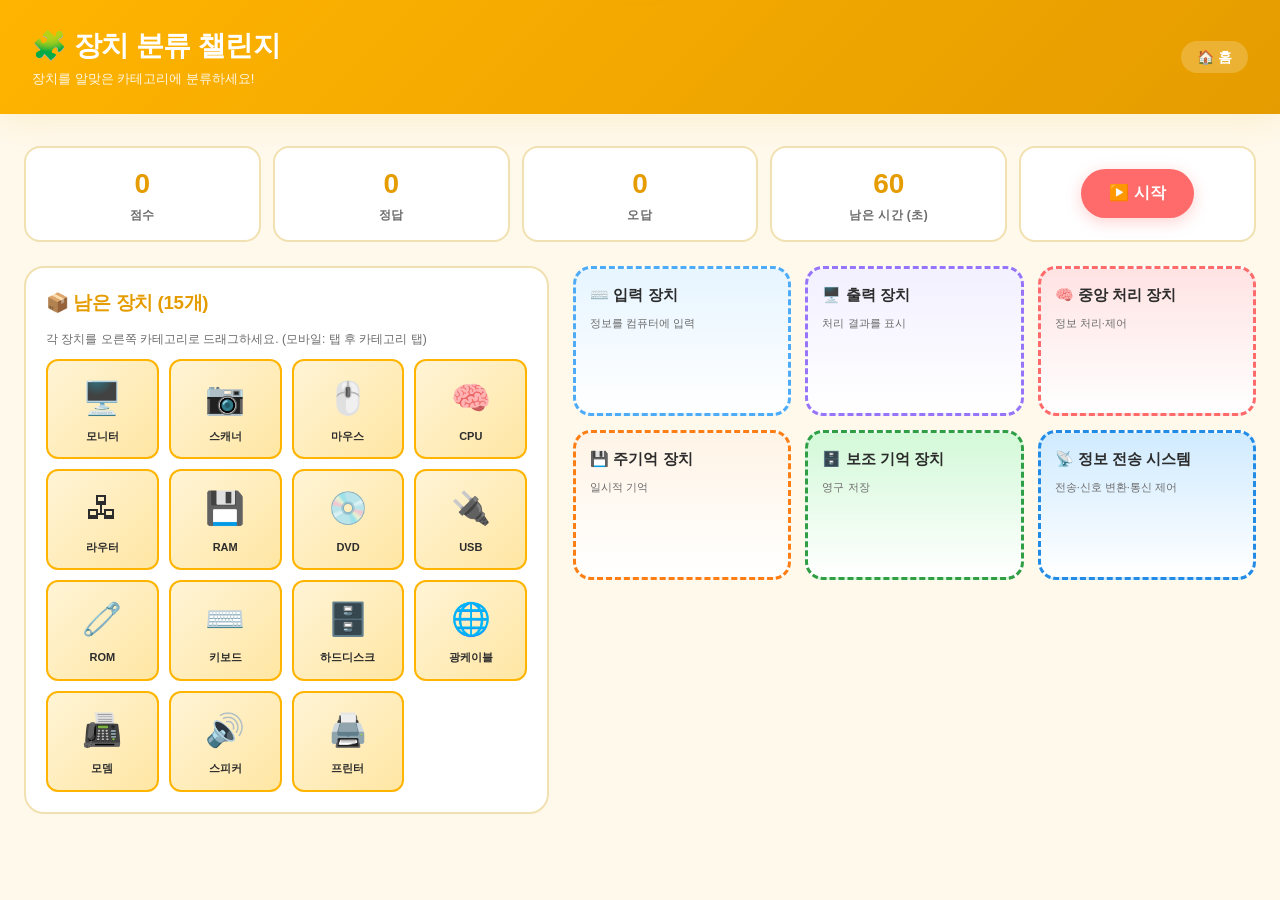
==== activity_device_sort.html @ cf5470bd "Initial: 정보통신기술의 구성 시뮬레이터 & 학습활동" ====
<!DOCTYPE html>
<html lang="ko">
<head>
<meta charset="UTF-8">
<meta name="viewport" content="width=device-width, initial-scale=1.0">
<title>학습활동 1 · 장치 분류 챌린지</title>
<link rel="stylesheet" href="css/style.css">
<style>
  .game-status {
    display: grid;
    grid-template-columns: repeat(auto-fit, minmax(120px, 1fr));
    gap: 12px;
    margin-bottom: 24px;
  }
  .stat {
    background: white;
    border: 2px solid var(--border);
    border-radius: 16px;
    padding: 14px 18px;
    text-align: center;
  }
  .stat .value { font-size: 28px; font-weight: 900; color: var(--primary-dark); }
  .stat .label { font-size: 12px; color: var(--text-light); font-weight: 700; letter-spacing: 0.5px; }

  .game-area {
    display: grid;
    grid-template-columns: 1fr;
    gap: 24px;
  }
  @media (min-width: 900px) { .game-area { grid-template-columns: 1fr 1.3fr; } }

  .device-pool {
    background: white;
    border: 2px solid var(--border);
    border-radius: 20px;
    padding: 20px;
  }
  .device-pool h3 { color: var(--primary-dark); margin-bottom: 12px; }

  .devices-grid {
    display: grid;
    grid-template-columns: repeat(auto-fill, minmax(90px, 1fr));
    gap: 10px;
    min-height: 200px;
  }

  .device {
    background: linear-gradient(135deg, #fff4d6 0%, #ffe6a3 100%);
    border: 2px solid var(--primary);
    border-radius: 12px;
    padding: 12px 6px;
    text-align: center;
    cursor: grab;
    user-select: none;
    transition: transform 0.15s;
  }
  .device:hover { transform: translateY(-2px); }
  .device.dragging { opacity: 0.4; }
  .device.selected { outline: 4px solid var(--accent); }
  .device.placed { display: none; }
  .device .emoji { font-size: 32px; display: block; }
  .device .name { font-size: 11px; font-weight: 700; margin-top: 4px; }

  .categories {
    display: grid;
    grid-template-columns: repeat(auto-fit, minmax(200px, 1fr));
    gap: 14px;
  }
  .category {
    background: white;
    border: 3px dashed;
    border-radius: 18px;
    padding: 14px;
    min-height: 150px;
    transition: all 0.2s;
  }
  .category.drag-over { transform: scale(1.03); }

  .category.c-input { border-color: var(--blue); background: linear-gradient(180deg, #e7f5ff 0%, white 100%); }
  .category.c-output { border-color: var(--purple); background: linear-gradient(180deg, #f3f0ff 0%, white 100%); }
  .category.c-cpu { border-color: var(--accent); background: linear-gradient(180deg, #ffe3e3 0%, white 100%); }
  .category.c-ram { border-color: #fd7e14; background: linear-gradient(180deg, #fff4e6 0%, white 100%); }
  .category.c-storage { border-color: var(--green-dark); background: linear-gradient(180deg, #d3f9d8 0%, white 100%); }
  .category.c-transmit { border-color: #228be6; background: linear-gradient(180deg, #d0ebff 0%, white 100%); }

  .category h4 {
    font-size: 15px;
    margin-bottom: 8px;
    display: flex;
    align-items: center;
    gap: 6px;
  }
  .category .items {
    display: flex;
    flex-wrap: wrap;
    gap: 6px;
    margin-top: 8px;
  }
  .category .item {
    background: white;
    border: 2px solid;
    border-radius: 10px;
    padding: 6px 10px;
    font-size: 12px;
    font-weight: 700;
    display: flex;
    align-items: center;
    gap: 4px;
  }
  .category.c-input .item { border-color: var(--blue); }
  .category.c-output .item { border-color: var(--purple); }
  .category.c-cpu .item { border-color: var(--accent); }
  .category.c-ram .item { border-color: #fd7e14; }
  .category.c-storage .item { border-color: var(--green-dark); }
  .category.c-transmit .item { border-color: #228be6; }

  .result-overlay {
    position: fixed;
    inset: 0;
    background: rgba(0,0,0,0.8);
    display: none;
    align-items: center;
    justify-content: center;
    z-index: 1000;
    padding: 24px;
  }
  .result-overlay.show { display: flex; }
  .result-card {
    background: white;
    border-radius: 28px;
    padding: 40px;
    max-width: 500px;
    width: 100%;
    text-align: center;
    animation: pop 0.4s;
  }
  .result-card .medal { font-size: 80px; }
  .result-card h2 { font-size: 28px; color: var(--primary-dark); margin: 12px 0; }
  .result-card .score { font-size: 48px; font-weight: 900; color: var(--accent); }
</style>
</head>
<body>

<header class="app-header">
  <div>
    <h1>🧩 장치 분류 챌린지</h1>
    <div class="subtitle">장치를 알맞은 카테고리에 분류하세요!</div>
  </div>
  <nav><a href="index.html">🏠 홈</a></nav>
</header>

<div class="container">

  <div class="game-status">
    <div class="stat"><div class="value" id="score">0</div><div class="label">점수</div></div>
    <div class="stat"><div class="value" id="correct">0</div><div class="label">정답</div></div>
    <div class="stat"><div class="value" id="wrong">0</div><div class="label">오답</div></div>
    <div class="stat"><div class="value" id="timer">60</div><div class="label">남은 시간 (초)</div></div>
    <div class="stat" style="display:flex;align-items:center;justify-content:center;">
      <button class="btn btn-accent" id="startBtn">▶️ 시작</button>
    </div>
  </div>

  <div class="game-area">

    <div class="device-pool">
      <h3>📦 남은 장치 (<span id="remaining">12</span>개)</h3>
      <div style="font-size:12px;color:var(--text-light);margin-bottom:10px;">
        각 장치를 오른쪽 카테고리로 드래그하세요. (모바일: 탭 후 카테고리 탭)
      </div>
      <div class="devices-grid" id="devicesGrid"></div>
    </div>

    <div>
      <div class="categories">
        <div class="category c-input" data-cat="input">
          <h4>⌨️ 입력 장치</h4>
          <div style="font-size:11px;color:var(--text-light);">정보를 컴퓨터에 입력</div>
          <div class="items"></div>
        </div>
        <div class="category c-output" data-cat="output">
          <h4>🖥️ 출력 장치</h4>
          <div style="font-size:11px;color:var(--text-light);">처리 결과를 표시</div>
          <div class="items"></div>
        </div>
        <div class="category c-cpu" data-cat="cpu">
          <h4>🧠 중앙 처리 장치</h4>
          <div style="font-size:11px;color:var(--text-light);">정보 처리·제어</div>
          <div class="items"></div>
        </div>
        <div class="category c-ram" data-cat="ram">
          <h4>💾 주기억 장치</h4>
          <div style="font-size:11px;color:var(--text-light);">일시적 기억</div>
          <div class="items"></div>
        </div>
        <div class="category c-storage" data-cat="storage">
          <h4>🗄️ 보조 기억 장치</h4>
          <div style="font-size:11px;color:var(--text-light);">영구 저장</div>
          <div class="items"></div>
        </div>
        <div class="category c-transmit" data-cat="transmit">
          <h4>📡 정보 전송 시스템</h4>
          <div style="font-size:11px;color:var(--text-light);">전송·신호 변환·통신 제어</div>
          <div class="items"></div>
        </div>
      </div>
    </div>

  </div>

</div>

<div class="result-overlay" id="resultOverlay">
  <div class="result-card">
    <div class="medal" id="medal">🏆</div>
    <h2 id="resultTitle">결과!</h2>
    <div class="score" id="resultScore">0점</div>
    <div style="margin:16px 0;color:var(--text-light)" id="resultMsg"></div>
    <button class="btn" onclick="location.reload()">🔄 다시 도전</button>
    <button class="btn btn-secondary" onclick="location.href='index.html'">🏠 홈으로</button>
  </div>
</div>

<div class="toast" id="toast"></div>

<script>
const DEVICES = [
  { id: 'keyboard', name: '키보드', emoji: '⌨️', cat: 'input' },
  { id: 'mouse', name: '마우스', emoji: '🖱️', cat: 'input' },
  { id: 'scanner', name: '스캐너', emoji: '📷', cat: 'input' },
  { id: 'monitor', name: '모니터', emoji: '🖥️', cat: 'output' },
  { id: 'printer', name: '프린터', emoji: '🖨️', cat: 'output' },
  { id: 'speaker', name: '스피커', emoji: '🔊', cat: 'output' },
  { id: 'cpu', name: 'CPU', emoji: '🧠', cat: 'cpu' },
  { id: 'ram', name: 'RAM', emoji: '💾', cat: 'ram' },
  { id: 'rom', name: 'ROM', emoji: '🧷', cat: 'ram' },
  { id: 'hdd', name: '하드디스크', emoji: '🗄️', cat: 'storage' },
  { id: 'dvd', name: 'DVD', emoji: '💿', cat: 'storage' },
  { id: 'usb', name: 'USB', emoji: '🔌', cat: 'storage' },
  { id: 'modem', name: '모뎀', emoji: '📠', cat: 'transmit' },
  { id: 'cable', name: '광케이블', emoji: '🌐', cat: 'transmit' },
  { id: 'router', name: '라우터', emoji: '🖧', cat: 'transmit' }
];

let score = 0, correct = 0, wrong = 0, timeLeft = 60, timerId = null, started = false;

const devicesGrid = document.getElementById('devicesGrid');
const scoreEl = document.getElementById('score');
const correctEl = document.getElementById('correct');
const wrongEl = document.getElementById('wrong');
const timerEl = document.getElementById('timer');
const remainingEl = document.getElementById('remaining');
const toast = document.getElementById('toast');

function showToast(text, cls = 'success') {
  toast.textContent = text;
  toast.className = 'toast show ' + cls;
  setTimeout(() => toast.className = 'toast', 1500);
}

function renderDevices() {
  devicesGrid.innerHTML = '';
  const shuffled = [...DEVICES].sort(() => Math.random() - 0.5);
  shuffled.forEach(d => {
    const el = document.createElement('div');
    el.className = 'device';
    el.draggable = true;
    el.dataset.id = d.id;
    el.dataset.cat = d.cat;
    el.dataset.name = d.name;
    el.innerHTML = `<span class="emoji">${d.emoji}</span><div class="name">${d.name}</div>`;

    el.addEventListener('dragstart', e => {
      if (!started) { e.preventDefault(); showToast('▶️ 시작을 누르세요', 'error'); return; }
      dragging = el;
      el.classList.add('dragging');
    });
    el.addEventListener('dragend', () => {
      if (dragging) dragging.classList.remove('dragging');
      dragging = null;
    });
    el.addEventListener('click', () => {
      if (!started) { showToast('▶️ 시작을 누르세요', 'error'); return; }
      document.querySelectorAll('.device.selected').forEach(x => x.classList.remove('selected'));
      el.classList.add('selected');
      selected = el;
      showToast(`"${d.name}" 선택 · 카테고리를 탭하세요`);
    });

    devicesGrid.appendChild(el);
  });
  remainingEl.textContent = DEVICES.length;
}

let dragging = null;
let selected = null;

document.querySelectorAll('.category').forEach(cat => {
  cat.addEventListener('dragover', e => { e.preventDefault(); cat.classList.add('drag-over'); });
  cat.addEventListener('dragleave', () => cat.classList.remove('drag-over'));
  cat.addEventListener('drop', e => {
    e.preventDefault();
    cat.classList.remove('drag-over');
    if (!dragging) return;
    placeDevice(dragging, cat);
  });
  cat.addEventListener('click', () => {
    if (selected) {
      placeDevice(selected, cat);
      selected.classList.remove('selected');
      selected = null;
    }
  });
});

function placeDevice(device, cat) {
  const deviceCat = device.dataset.cat;
  const targetCat = cat.dataset.cat;
  const emoji = device.querySelector('.emoji').textContent;
  const name = device.dataset.name;

  if (deviceCat === targetCat) {
    score += 10;
    correct++;
    const item = document.createElement('div');
    item.className = 'item';
    item.innerHTML = `${emoji} ${name}`;
    cat.querySelector('.items').appendChild(item);
    device.classList.add('placed');
    showToast(`✅ 정답! +10점`, 'success');
  } else {
    score = Math.max(0, score - 3);
    wrong++;
    cat.style.animation = 'shake 0.4s';
    setTimeout(() => cat.style.animation = '', 400);
    showToast(`❌ ${name}은(는) 다른 카테고리!`, 'error');
  }

  updateUI();

  const remaining = document.querySelectorAll('.device:not(.placed)').length;
  remainingEl.textContent = remaining;

  if (remaining === 0) finish();
}

function updateUI() {
  scoreEl.textContent = score;
  correctEl.textContent = correct;
  wrongEl.textContent = wrong;
}

function tick() {
  timeLeft--;
  timerEl.textContent = timeLeft;
  if (timeLeft <= 10) timerEl.style.color = 'var(--accent)';
  if (timeLeft <= 0) finish();
}

function startGame() {
  if (started) return;
  started = true;
  document.getElementById('startBtn').disabled = true;
  document.getElementById('startBtn').textContent = '게임 중...';
  timerId = setInterval(tick, 1000);
}

function finish() {
  clearInterval(timerId);
  started = false;
  const overlay = document.getElementById('resultOverlay');
  const titleEl = document.getElementById('resultTitle');
  const scoreEl2 = document.getElementById('resultScore');
  const msgEl = document.getElementById('resultMsg');
  const medalEl = document.getElementById('medal');

  scoreEl2.textContent = score + '점';
  const pct = (correct / DEVICES.length) * 100;
  if (pct >= 90) { medalEl.textContent = '🥇'; titleEl.textContent = '정보통신 마스터!'; msgEl.textContent = '완벽한 분류 실력입니다!'; }
  else if (pct >= 70) { medalEl.textContent = '🥈'; titleEl.textContent = '훌륭해요!'; msgEl.textContent = '조금만 더 연습하면 완벽!'; }
  else if (pct >= 50) { medalEl.textContent = '🥉'; titleEl.textContent = '괜찮아요!'; msgEl.textContent = '교과서를 한 번 더 복습해 봐요.'; }
  else { medalEl.textContent = '💪'; titleEl.textContent = '도전!'; msgEl.textContent = '다시 한 번 시도해 볼까요?'; }

  msgEl.innerHTML += `<br>정답 ${correct} · 오답 ${wrong}`;
  overlay.classList.add('show');
}

document.getElementById('startBtn').addEventListener('click', startGame);
renderDevices();
</script>

</body>
</html>
---- css/style.css ----
/* ===== 정보 통신 기술의 구성 - 공용 스타일 ===== */
* { box-sizing: border-box; margin: 0; padding: 0; }

:root {
  --primary: #ffb400;
  --primary-dark: #e59c00;
  --accent: #ff6b6b;
  --blue: #4dabf7;
  --blue-dark: #1c7ed6;
  --green: #51cf66;
  --green-dark: #2f9e44;
  --purple: #9775fa;
  --pink: #ff8cc3;
  --bg: #fff9ec;
  --surface: #ffffff;
  --text: #2c2c2c;
  --text-light: #6c6c6c;
  --border: #f1e0b0;
  --shadow: 0 8px 32px rgba(230, 170, 0, 0.12);
  --shadow-lg: 0 16px 48px rgba(230, 170, 0, 0.2);
}

html, body {
  font-family: 'Pretendard', 'Noto Sans KR', -apple-system, BlinkMacSystemFont, "Segoe UI", sans-serif;
  background: var(--bg);
  color: var(--text);
  line-height: 1.6;
  min-height: 100vh;
}

h1, h2, h3 { font-weight: 800; letter-spacing: -0.02em; }

.app-header {
  background: linear-gradient(135deg, var(--primary) 0%, var(--primary-dark) 100%);
  color: white;
  padding: 24px 32px;
  box-shadow: var(--shadow);
  display: flex;
  align-items: center;
  justify-content: space-between;
  flex-wrap: wrap;
  gap: 16px;
}
.app-header h1 {
  font-size: clamp(18px, 3vw, 28px);
  display: flex; align-items: center; gap: 12px;
}
.app-header .subtitle {
  font-size: 13px;
  opacity: 0.9;
  font-weight: 500;
}
.app-header nav a {
  color: white;
  text-decoration: none;
  font-weight: 700;
  padding: 8px 16px;
  border-radius: 999px;
  background: rgba(255,255,255,0.2);
  transition: background 0.2s;
  font-size: 14px;
}
.app-header nav a:hover { background: rgba(255,255,255,0.35); }

.container {
  max-width: 1280px;
  margin: 0 auto;
  padding: 32px 24px 80px;
}

.card {
  background: var(--surface);
  border-radius: 24px;
  padding: 28px;
  box-shadow: var(--shadow);
  border: 2px solid var(--border);
}

.btn {
  background: var(--primary);
  color: white;
  border: none;
  padding: 14px 28px;
  border-radius: 999px;
  font-weight: 800;
  font-size: 16px;
  cursor: pointer;
  transition: all 0.2s;
  font-family: inherit;
  box-shadow: 0 4px 16px rgba(230, 170, 0, 0.3);
}
.btn:hover { transform: translateY(-2px); box-shadow: 0 8px 24px rgba(230, 170, 0, 0.4); }
.btn:active { transform: translateY(0); }
.btn:disabled { opacity: 0.5; cursor: not-allowed; transform: none; }
.btn.btn-secondary { background: white; color: var(--primary-dark); border: 2px solid var(--primary); box-shadow: none; }
.btn.btn-blue { background: var(--blue-dark); box-shadow: 0 4px 16px rgba(28, 126, 214, 0.3); }
.btn.btn-green { background: var(--green-dark); box-shadow: 0 4px 16px rgba(47, 158, 68, 0.3); }
.btn.btn-accent { background: var(--accent); box-shadow: 0 4px 16px rgba(255, 107, 107, 0.3); }

.badge {
  display: inline-block;
  padding: 4px 12px;
  border-radius: 999px;
  font-size: 12px;
  font-weight: 700;
  background: var(--primary);
  color: white;
}
.badge.blue { background: var(--blue); }
.badge.green { background: var(--green); }
.badge.purple { background: var(--purple); }
.badge.pink { background: var(--pink); }

.objective-box {
  background: linear-gradient(135deg, #fff4d6 0%, #ffe6a3 100%);
  border-radius: 20px;
  padding: 24px 28px;
  margin-bottom: 32px;
  border-left: 8px solid var(--primary);
}
.objective-box h2 { color: var(--primary-dark); font-size: 20px; margin-bottom: 12px; }
.objective-box ul { list-style: none; padding: 0; }
.objective-box li {
  padding: 6px 0 6px 28px;
  position: relative;
  font-weight: 600;
}
.objective-box li::before {
  content: "🎯";
  position: absolute;
  left: 0;
}

.activity-grid {
  display: grid;
  grid-template-columns: repeat(auto-fit, minmax(280px, 1fr));
  gap: 24px;
}

.activity-card {
  background: white;
  border-radius: 24px;
  padding: 28px;
  border: 3px solid var(--border);
  text-decoration: none;
  color: inherit;
  display: block;
  transition: all 0.25s;
  position: relative;
  overflow: hidden;
}
.activity-card::before {
  content: "";
  position: absolute;
  inset: 0;
  background: linear-gradient(135deg, transparent, rgba(255,180,0,0.06));
  opacity: 0;
  transition: opacity 0.25s;
}
.activity-card:hover {
  transform: translateY(-6px);
  box-shadow: var(--shadow-lg);
  border-color: var(--primary);
}
.activity-card:hover::before { opacity: 1; }
.activity-card .icon {
  font-size: 56px;
  margin-bottom: 16px;
  display: block;
}
.activity-card h3 {
  font-size: 22px;
  margin-bottom: 10px;
  color: var(--text);
}
.activity-card p {
  color: var(--text-light);
  font-size: 14px;
  line-height: 1.55;
}
.activity-card .go {
  margin-top: 16px;
  color: var(--primary-dark);
  font-weight: 700;
  font-size: 14px;
}

.toast {
  position: fixed;
  top: 20px;
  left: 50%;
  transform: translateX(-50%) translateY(-100px);
  background: white;
  padding: 14px 24px;
  border-radius: 999px;
  box-shadow: var(--shadow-lg);
  font-weight: 700;
  z-index: 1000;
  transition: transform 0.3s;
}
.toast.show { transform: translateX(-50%) translateY(0); }
.toast.success { background: var(--green-dark); color: white; }
.toast.error { background: var(--accent); color: white; }

@keyframes pop {
  0% { transform: scale(0.7); opacity: 0; }
  60% { transform: scale(1.1); }
  100% { transform: scale(1); opacity: 1; }
}
@keyframes flash {
  0%, 100% { background-color: transparent; }
  50% { background-color: rgba(81, 207, 102, 0.3); }
}
@keyframes shake {
  0%, 100% { transform: translateX(0); }
  25% { transform: translateX(-8px); }
  75% { transform: translateX(8px); }
}
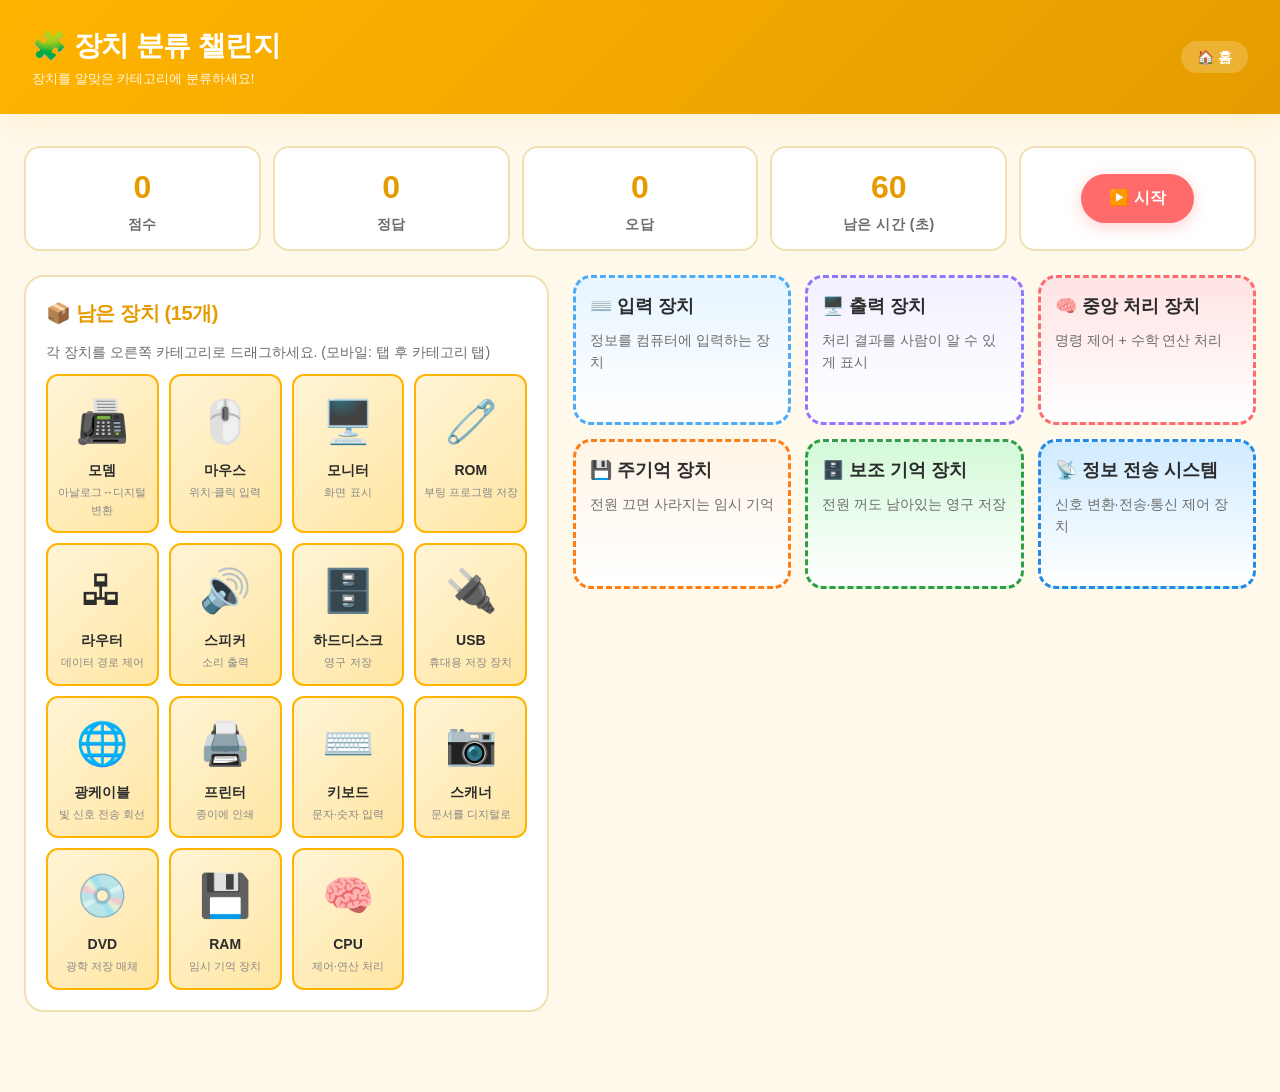
==== commit 22078eb0: "Enhance: 전체 글씨 크기 확대 + 중학생 눈높이 상세 설명 추가 (전 파일)" ====
--- a/activity_device_sort.html
+++ b/activity_device_sort.html
@@ -6,6 +6,8 @@
 <title>학습활동 1 · 장치 분류 챌린지</title>
 <link rel="stylesheet" href="css/style.css">
 <style>
+  body { font-size: 16px; }
+
   .game-status {
     display: grid;
     grid-template-columns: repeat(auto-fit, minmax(120px, 1fr));
@@ -19,8 +21,8 @@
     padding: 14px 18px;
     text-align: center;
   }
-  .stat .value { font-size: 28px; font-weight: 900; color: var(--primary-dark); }
-  .stat .label { font-size: 12px; color: var(--text-light); font-weight: 700; letter-spacing: 0.5px; }
+  .stat .value { font-size: 32px; font-weight: 900; color: var(--primary-dark); }
+  .stat .label { font-size: 14px; color: var(--text-light); font-weight: 700; letter-spacing: 0.5px; }
 
   .game-area {
     display: grid;
@@ -35,11 +37,12 @@
     border-radius: 20px;
     padding: 20px;
   }
-  .device-pool h3 { color: var(--primary-dark); margin-bottom: 12px; }
+  .device-pool h3 { color: var(--primary-dark); margin-bottom: 12px; font-size: 20px; }
+  .device-pool .help-text { font-size: 14px; color: var(--text-light); margin-bottom: 10px; }
 
   .devices-grid {
     display: grid;
-    grid-template-columns: repeat(auto-fill, minmax(90px, 1fr));
+    grid-template-columns: repeat(auto-fill, minmax(100px, 1fr));
     gap: 10px;
     min-height: 200px;
   }
@@ -58,8 +61,9 @@
   .device.dragging { opacity: 0.4; }
   .device.selected { outline: 4px solid var(--accent); }
   .device.placed { display: none; }
-  .device .emoji { font-size: 32px; display: block; }
-  .device .name { font-size: 11px; font-weight: 700; margin-top: 4px; }
+  .device .emoji { font-size: 42px; display: block; }
+  .device .name { font-size: 14px; font-weight: 800; margin-top: 4px; }
+  .device .device-desc { font-size: 11px; color: #888; margin-top: 3px; }
 
   .categories {
     display: grid;
@@ -84,11 +88,16 @@
   .category.c-transmit { border-color: #228be6; background: linear-gradient(180deg, #d0ebff 0%, white 100%); }
 
   .category h4 {
-    font-size: 15px;
+    font-size: 18px;
     margin-bottom: 8px;
     display: flex;
     align-items: center;
     gap: 6px;
+  }
+  .category .desc-text {
+    font-size: 14px;
+    color: var(--text-light);
+    margin-bottom: 4px;
   }
   .category .items {
     display: flex;
@@ -101,7 +110,7 @@
     border: 2px solid;
     border-radius: 10px;
     padding: 6px 10px;
-    font-size: 12px;
+    font-size: 14px;
     font-weight: 700;
     display: flex;
     align-items: center;
@@ -135,8 +144,9 @@
     animation: pop 0.4s;
   }
   .result-card .medal { font-size: 80px; }
-  .result-card h2 { font-size: 28px; color: var(--primary-dark); margin: 12px 0; }
-  .result-card .score { font-size: 48px; font-weight: 900; color: var(--accent); }
+  .result-card h2 { font-size: 30px; color: var(--primary-dark); margin: 12px 0; }
+  .result-card .score { font-size: 52px; font-weight: 900; color: var(--accent); }
+  .result-card p { font-size: 16px; }
 </style>
 </head>
 <body>
@@ -164,8 +174,8 @@
   <div class="game-area">
 
     <div class="device-pool">
-      <h3>📦 남은 장치 (<span id="remaining">12</span>개)</h3>
-      <div style="font-size:12px;color:var(--text-light);margin-bottom:10px;">
+      <h3>📦 남은 장치 (<span id="remaining">15</span>개)</h3>
+      <div class="help-text">
         각 장치를 오른쪽 카테고리로 드래그하세요. (모바일: 탭 후 카테고리 탭)
       </div>
       <div class="devices-grid" id="devicesGrid"></div>
@@ -175,32 +185,32 @@
       <div class="categories">
         <div class="category c-input" data-cat="input">
           <h4>⌨️ 입력 장치</h4>
-          <div style="font-size:11px;color:var(--text-light);">정보를 컴퓨터에 입력</div>
+          <div class="desc-text">정보를 컴퓨터에 입력하는 장치</div>
           <div class="items"></div>
         </div>
         <div class="category c-output" data-cat="output">
           <h4>🖥️ 출력 장치</h4>
-          <div style="font-size:11px;color:var(--text-light);">처리 결과를 표시</div>
+          <div class="desc-text">처리 결과를 사람이 알 수 있게 표시</div>
           <div class="items"></div>
         </div>
         <div class="category c-cpu" data-cat="cpu">
           <h4>🧠 중앙 처리 장치</h4>
-          <div style="font-size:11px;color:var(--text-light);">정보 처리·제어</div>
+          <div class="desc-text">명령 제어 + 수학 연산 처리</div>
           <div class="items"></div>
         </div>
         <div class="category c-ram" data-cat="ram">
           <h4>💾 주기억 장치</h4>
-          <div style="font-size:11px;color:var(--text-light);">일시적 기억</div>
+          <div class="desc-text">전원 끄면 사라지는 임시 기억</div>
           <div class="items"></div>
         </div>
         <div class="category c-storage" data-cat="storage">
           <h4>🗄️ 보조 기억 장치</h4>
-          <div style="font-size:11px;color:var(--text-light);">영구 저장</div>
+          <div class="desc-text">전원 꺼도 남아있는 영구 저장</div>
           <div class="items"></div>
         </div>
         <div class="category c-transmit" data-cat="transmit">
           <h4>📡 정보 전송 시스템</h4>
-          <div style="font-size:11px;color:var(--text-light);">전송·신호 변환·통신 제어</div>
+          <div class="desc-text">신호 변환·전송·통신 제어 장치</div>
           <div class="items"></div>
         </div>
       </div>
@@ -225,21 +235,21 @@
 
 <script>
 const DEVICES = [
-  { id: 'keyboard', name: '키보드', emoji: '⌨️', cat: 'input' },
-  { id: 'mouse', name: '마우스', emoji: '🖱️', cat: 'input' },
-  { id: 'scanner', name: '스캐너', emoji: '📷', cat: 'input' },
-  { id: 'monitor', name: '모니터', emoji: '🖥️', cat: 'output' },
-  { id: 'printer', name: '프린터', emoji: '🖨️', cat: 'output' },
-  { id: 'speaker', name: '스피커', emoji: '🔊', cat: 'output' },
-  { id: 'cpu', name: 'CPU', emoji: '🧠', cat: 'cpu' },
-  { id: 'ram', name: 'RAM', emoji: '💾', cat: 'ram' },
-  { id: 'rom', name: 'ROM', emoji: '🧷', cat: 'ram' },
-  { id: 'hdd', name: '하드디스크', emoji: '🗄️', cat: 'storage' },
-  { id: 'dvd', name: 'DVD', emoji: '💿', cat: 'storage' },
-  { id: 'usb', name: 'USB', emoji: '🔌', cat: 'storage' },
-  { id: 'modem', name: '모뎀', emoji: '📠', cat: 'transmit' },
-  { id: 'cable', name: '광케이블', emoji: '🌐', cat: 'transmit' },
-  { id: 'router', name: '라우터', emoji: '🖧', cat: 'transmit' }
+  { id: 'keyboard', name: '키보드', emoji: '⌨️', cat: 'input', desc: '문자·숫자 입력' },
+  { id: 'mouse', name: '마우스', emoji: '🖱️', cat: 'input', desc: '위치·클릭 입력' },
+  { id: 'scanner', name: '스캐너', emoji: '📷', cat: 'input', desc: '문서를 디지털로' },
+  { id: 'monitor', name: '모니터', emoji: '🖥️', cat: 'output', desc: '화면 표시' },
+  { id: 'printer', name: '프린터', emoji: '🖨️', cat: 'output', desc: '종이에 인쇄' },
+  { id: 'speaker', name: '스피커', emoji: '🔊', cat: 'output', desc: '소리 출력' },
+  { id: 'cpu', name: 'CPU', emoji: '🧠', cat: 'cpu', desc: '제어·연산 처리' },
+  { id: 'ram', name: 'RAM', emoji: '💾', cat: 'ram', desc: '임시 기억 장치' },
+  { id: 'rom', name: 'ROM', emoji: '🧷', cat: 'ram', desc: '부팅 프로그램 저장' },
+  { id: 'hdd', name: '하드디스크', emoji: '🗄️', cat: 'storage', desc: '영구 저장' },
+  { id: 'dvd', name: 'DVD', emoji: '💿', cat: 'storage', desc: '광학 저장 매체' },
+  { id: 'usb', name: 'USB', emoji: '🔌', cat: 'storage', desc: '휴대용 저장 장치' },
+  { id: 'modem', name: '모뎀', emoji: '📠', cat: 'transmit', desc: '아날로그↔디지털 변환' },
+  { id: 'cable', name: '광케이블', emoji: '🌐', cat: 'transmit', desc: '빛 신호 전송 회선' },
+  { id: 'router', name: '라우터', emoji: '🖧', cat: 'transmit', desc: '데이터 경로 제어' }
 ];
 
 let score = 0, correct = 0, wrong = 0, timeLeft = 60, timerId = null, started = false;
@@ -268,7 +278,7 @@
     el.dataset.id = d.id;
     el.dataset.cat = d.cat;
     el.dataset.name = d.name;
-    el.innerHTML = `<span class="emoji">${d.emoji}</span><div class="name">${d.name}</div>`;
+    el.innerHTML = `<span class="emoji">${d.emoji}</span><div class="name">${d.name}</div><div class="device-desc">${d.desc}</div>`;
 
     el.addEventListener('dragstart', e => {
       if (!started) { e.preventDefault(); showToast('▶️ 시작을 누르세요', 'error'); return; }
--- a/css/style.css
+++ b/css/style.css
@@ -26,6 +26,7 @@
   color: var(--text);
   line-height: 1.6;
   min-height: 100vh;
+  font-size: 16px;
 }
 
 h1, h2, h3 { font-weight: 800; letter-spacing: -0.02em; }
@@ -101,7 +102,7 @@
   display: inline-block;
   padding: 4px 12px;
   border-radius: 999px;
-  font-size: 12px;
+  font-size: 13px;
   font-weight: 700;
   background: var(--primary);
   color: white;
@@ -118,12 +119,13 @@
   margin-bottom: 32px;
   border-left: 8px solid var(--primary);
 }
-.objective-box h2 { color: var(--primary-dark); font-size: 20px; margin-bottom: 12px; }
+.objective-box h2 { color: var(--primary-dark); font-size: 22px; margin-bottom: 12px; }
 .objective-box ul { list-style: none; padding: 0; }
 .objective-box li {
   padding: 6px 0 6px 28px;
   position: relative;
   font-weight: 600;
+  font-size: 16px;
 }
 .objective-box li::before {
   content: "🎯";
@@ -169,13 +171,13 @@
   display: block;
 }
 .activity-card h3 {
-  font-size: 22px;
+  font-size: 24px;
   margin-bottom: 10px;
   color: var(--text);
 }
 .activity-card p {
   color: var(--text-light);
-  font-size: 14px;
+  font-size: 15px;
   line-height: 1.55;
 }
 .activity-card .go {
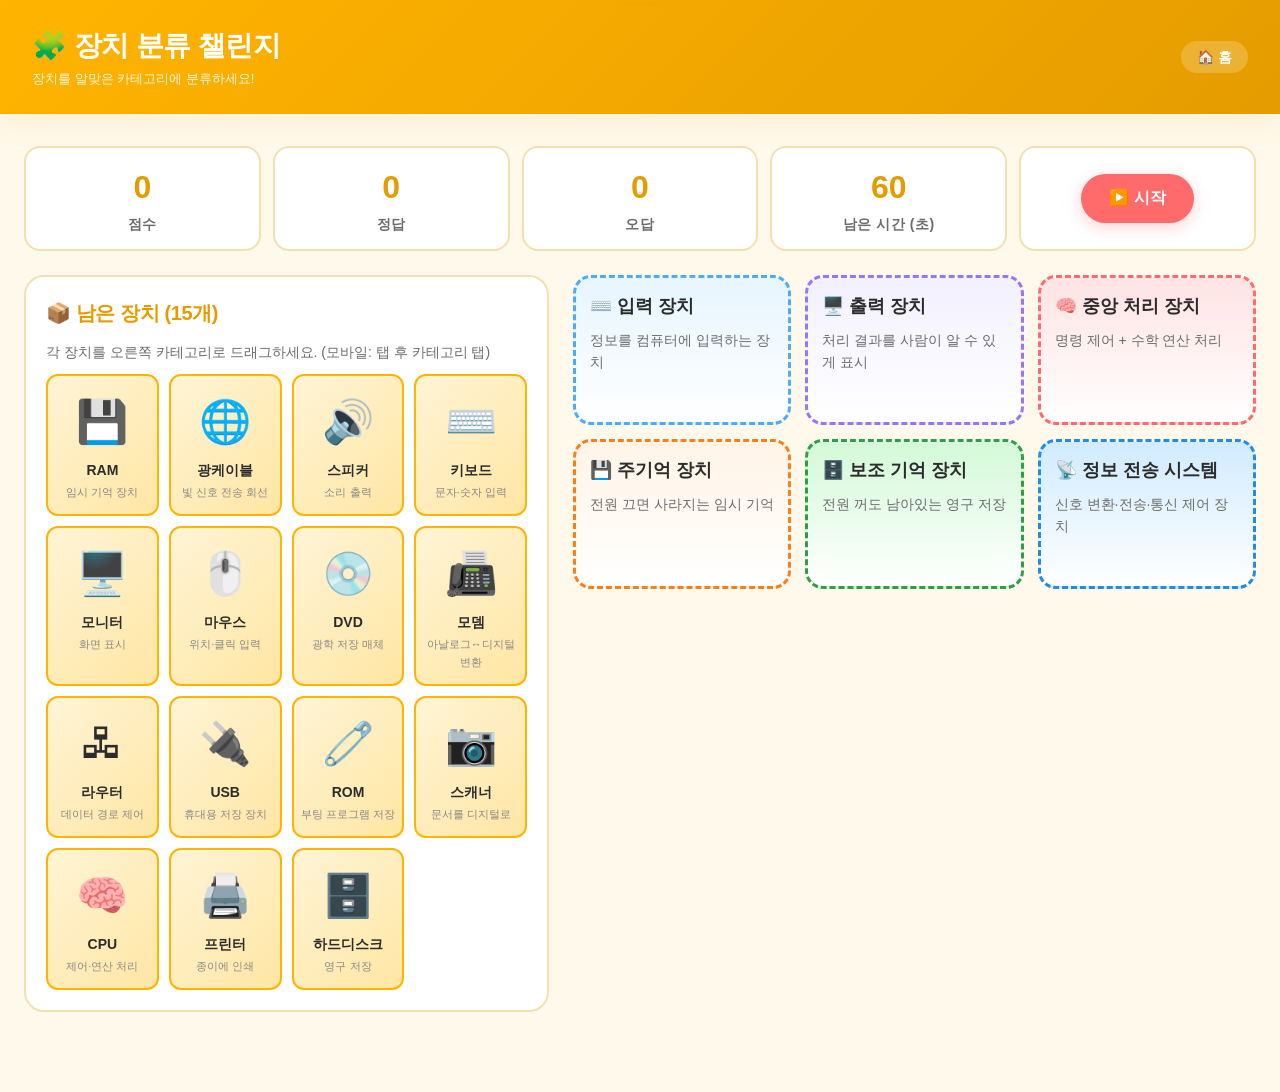
==== commit d4eb1e06: "Fix: 모든 페이지 홈 링크를 절대경로로 수정 상대경로(index.html)가 GitHub Pages 배포 환경에서 /index.html로 잘못 해석되는 문제 수정 → /iv-1" ====
--- a/activity_device_sort.html
+++ b/activity_device_sort.html
@@ -156,7 +156,7 @@
     <h1>🧩 장치 분류 챌린지</h1>
     <div class="subtitle">장치를 알맞은 카테고리에 분류하세요!</div>
   </div>
-  <nav><a href="index.html">🏠 홈</a></nav>
+  <nav><a href="/iv-1-02-simulator/index.html">🏠 홈</a></nav>
 </header>
 
 <div class="container">
@@ -227,7 +227,7 @@
     <div class="score" id="resultScore">0점</div>
     <div style="margin:16px 0;color:var(--text-light)" id="resultMsg"></div>
     <button class="btn" onclick="location.reload()">🔄 다시 도전</button>
-    <button class="btn btn-secondary" onclick="location.href='index.html'">🏠 홈으로</button>
+    <button class="btn btn-secondary" onclick="location.href='/iv-1-02-simulator/index.html'">🏠 홈으로</button>
   </div>
 </div>
 
